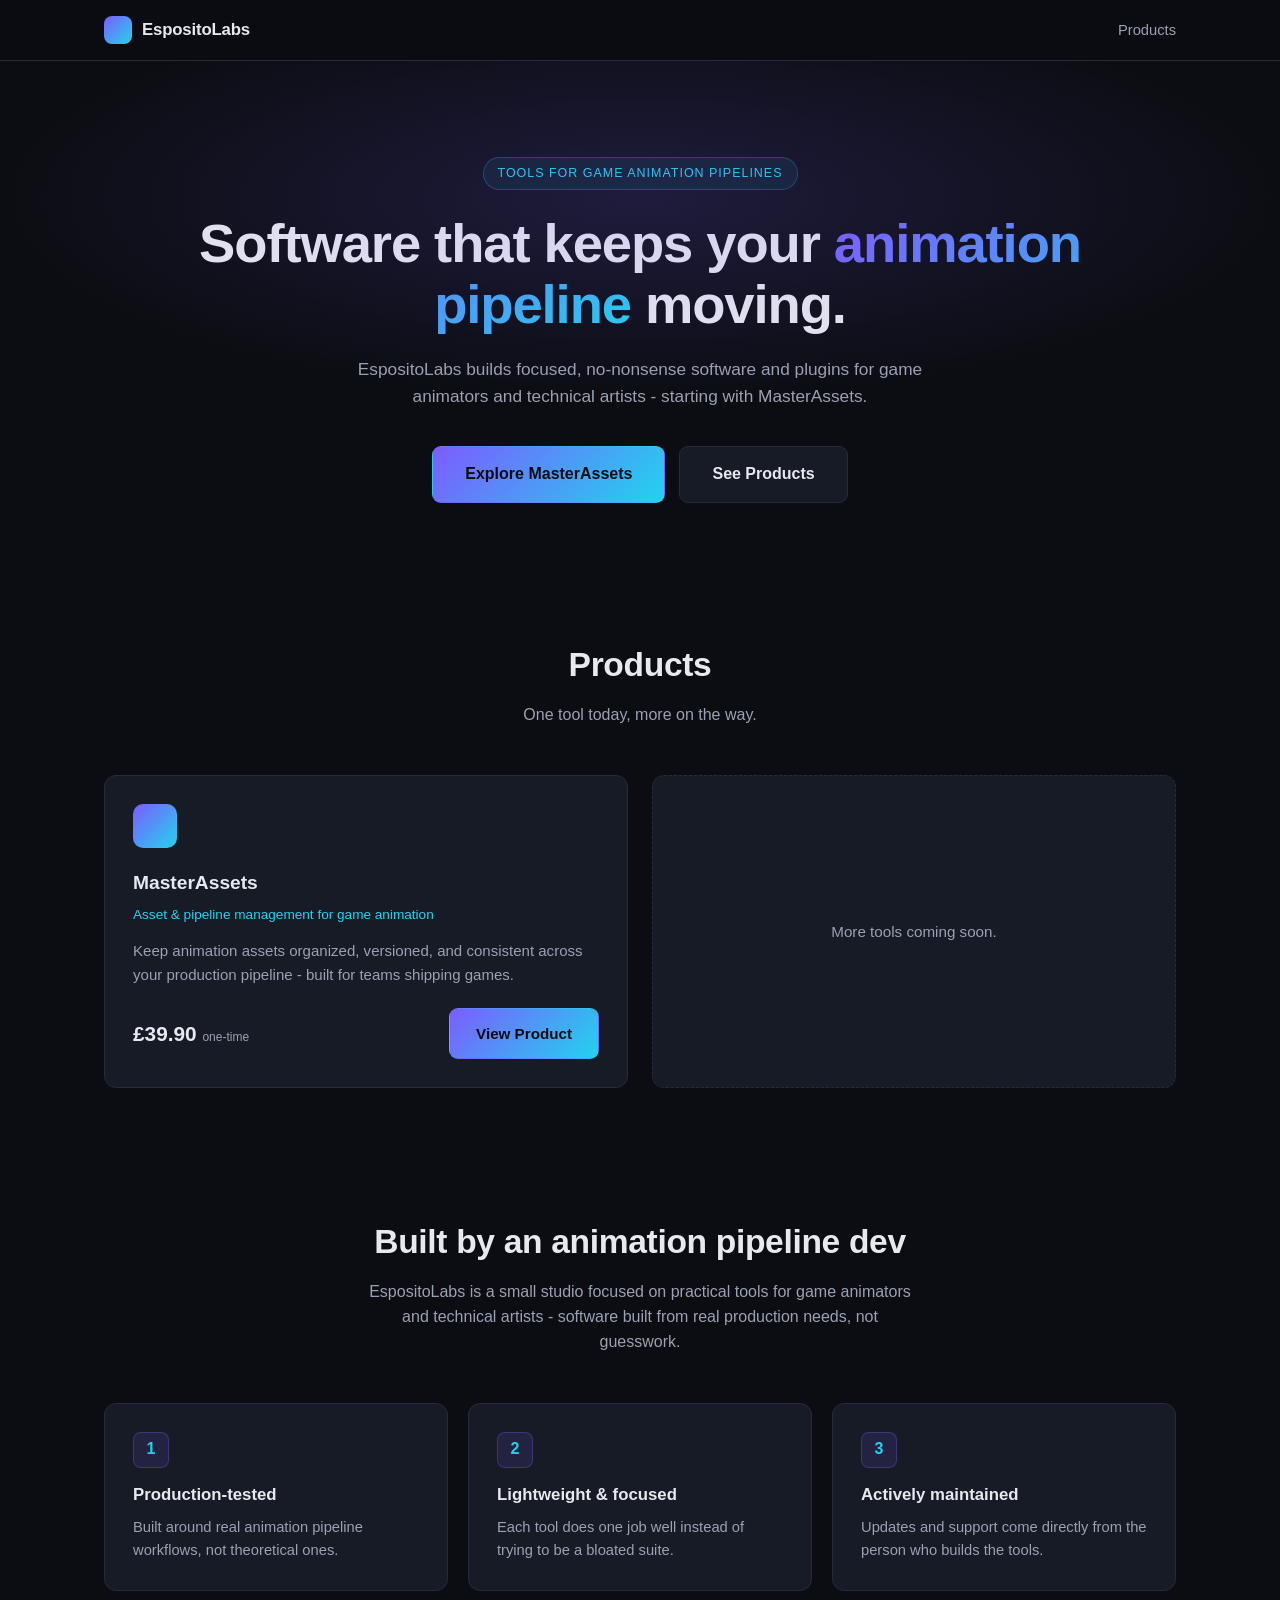
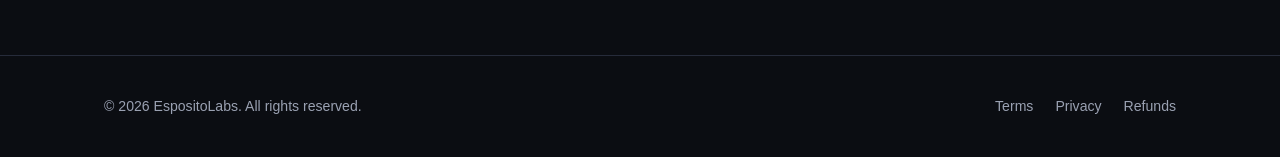
==== index.html @ bfe21c5f "Separated try software from purchasing a license" ====
<!DOCTYPE html>
<html lang="en">
<head>
<meta charset="UTF-8">
<meta name="viewport" content="width=device-width, initial-scale=1.0">
<title>EspositoLabs</title>
<meta name="description" content="EspositoLabs builds software and plugins for game animation pipelines. MasterAssets is our first release.">
<link rel="icon" href="data:image/svg+xml,%3Csvg xmlns='http://www.w3.org/2000/svg' viewBox='0 0 32 32'%3E%3Crect width='32' height='32' rx='8' fill='%237c5cff'/%3E%3Cpath d='M9 21 16 8l7 13' stroke='%230b0d12' stroke-width='2.5' fill='none' stroke-linecap='round' stroke-linejoin='round'/%3E%3C/svg%3E">
<link rel="stylesheet" href="/assets/css/style.css">
</head>
<body>

<header class="site-header">
  <nav class="nav container">
    <a href="/" class="brand">
      <span class="brand-mark"></span>
      EspositoLabs
    </a>
    <button class="nav-toggle" aria-label="Toggle menu">☰</button>
    <div class="nav-links">
      <a href="/#products">Products</a>
    </div>
  </nav>
</header>

<section class="hero">
  <div class="container">
    <span class="eyebrow">Tools for Game Animation Pipelines</span>
    <h1>Software that keeps your <span>animation pipeline</span> moving.</h1>
    <p>EspositoLabs builds focused, no-nonsense software and plugins for game animators and technical artists - starting with MasterAssets.</p>
    <div class="hero-actions">
      <a href="/products/masterassets.html" class="btn btn-primary btn-lg">Explore MasterAssets</a>
      <a href="#products" class="btn btn-secondary btn-lg">See Products</a>
    </div>
  </div>
</section>

<section id="products">
  <div class="container">
    <div class="section-head">
      <h2>Products</h2>
      <p>One tool today, more on the way.</p>
    </div>
    <div class="product-grid">
      <div class="card product-card">
        <span class="product-icon"></span>
        <h3>MasterAssets</h3>
        <p class="tagline">Asset & pipeline management for game animation</p>
        <p class="desc">Keep animation assets organized, versioned, and consistent across your production pipeline - built for teams shipping games.</p>
        <div class="price-row">
          <span class="price">£39.90 <small>one-time</small></span>
          <a href="/products/masterassets.html" class="btn btn-primary">View Product</a>
        </div>
      </div>
      <div class="card coming-soon-card">
        More tools coming soon.
      </div>
    </div>
  </div>
</section>

<section id="about">
  <div class="container">
    <div class="section-head">
      <h2>Built by an animation pipeline dev</h2>
      <p>EspositoLabs is a small studio focused on practical tools for game animators and technical artists - software built from real production needs, not guesswork.</p>
    </div>
    <div class="feature-grid">
      <div class="card">
        <div class="feature-icon">1</div>
        <h3>Production-tested</h3>
        <p>Built around real animation pipeline workflows, not theoretical ones.</p>
      </div>
      <div class="card">
        <div class="feature-icon">2</div>
        <h3>Lightweight & focused</h3>
        <p>Each tool does one job well instead of trying to be a bloated suite.</p>
      </div>
      <div class="card">
        <div class="feature-icon">3</div>
        <h3>Actively maintained</h3>
        <p>Updates and support come directly from the person who builds the tools.</p>
      </div>
    </div>
  </div>
</section>

<footer class="site-footer">
  <div class="container footer-grid">
    <span>&copy; <span id="year"></span> EspositoLabs. All rights reserved.</span>
    <div class="footer-links">
      <a href="/legal/terms.html">Terms</a>
      <a href="/legal/privacy.html">Privacy</a>
      <a href="/legal/refund-policy.html">Refunds</a>
    </div>
  </div>
</footer>

<script src="/assets/js/main.js"></script>
<script>document.getElementById("year").textContent = new Date().getFullYear();</script>
</body>
</html>
---- assets/css/style.css ----
:root {
  --bg: #0b0d12;
  --bg-alt: #12151d;
  --surface: #171b26;
  --border: #262b3a;
  --text: #e7e9ee;
  --text-dim: #9aa1b2;
  --accent: #7c5cff;
  --accent-2: #22d3ee;
  --accent-grad: linear-gradient(135deg, var(--accent), var(--accent-2));
  --radius: 12px;
  --max-w: 1120px;
}

* {
  box-sizing: border-box;
}

html {
  scroll-behavior: smooth;
}

body {
  margin: 0;
  background: var(--bg);
  color: var(--text);
  font-family: -apple-system, BlinkMacSystemFont, "Segoe UI", Roboto, Helvetica, Arial, sans-serif;
  line-height: 1.55;
}

img {
  max-width: 100%;
  display: block;
}

a {
  color: inherit;
  text-decoration: none;
}

.container {
  width: 100%;
  max-width: var(--max-w);
  margin: 0 auto;
  padding: 0 24px;
}

code, .mono {
  font-family: "SFMono-Regular", Consolas, "Liberation Mono", Menlo, monospace;
}

/* Header */
.site-header {
  position: sticky;
  top: 0;
  z-index: 50;
  background: rgba(11, 13, 18, 0.85);
  backdrop-filter: blur(8px);
  border-bottom: 1px solid var(--border);
}

.nav {
  display: flex;
  align-items: center;
  justify-content: space-between;
  padding: 16px 24px;
}

.brand {
  display: flex;
  align-items: center;
  gap: 10px;
  font-weight: 700;
  font-size: 1.05rem;
  letter-spacing: -0.01em;
}

.brand-mark {
  width: 28px;
  height: 28px;
  border-radius: 8px;
  background: var(--accent-grad);
  display: inline-block;
  flex-shrink: 0;
}

.nav-links {
  display: flex;
  align-items: center;
  gap: 28px;
  font-size: 0.92rem;
  color: var(--text-dim);
}

.nav-links a:hover {
  color: var(--text);
}

.nav-cta {
  padding: 9px 18px;
  border-radius: 8px;
  background: var(--accent-grad);
  color: #0b0d12;
  font-weight: 600;
  font-size: 0.9rem;
}

.nav-toggle {
  display: none;
  background: none;
  border: 1px solid var(--border);
  border-radius: 8px;
  color: var(--text);
  padding: 8px 10px;
  cursor: pointer;
}

/* Hero */
.hero {
  padding: 96px 0 72px;
  text-align: center;
  position: relative;
  overflow: hidden;
}

.hero::before {
  content: "";
  position: absolute;
  inset: -20% -10% auto -10%;
  height: 480px;
  background: radial-gradient(ellipse at center, rgba(124, 92, 255, 0.18), transparent 60%);
  pointer-events: none;
}

.eyebrow {
  display: inline-block;
  font-size: 0.78rem;
  letter-spacing: 0.08em;
  text-transform: uppercase;
  color: var(--accent-2);
  background: rgba(34, 211, 238, 0.08);
  border: 1px solid rgba(34, 211, 238, 0.25);
  padding: 6px 14px;
  border-radius: 999px;
  margin-bottom: 24px;
}

.hero h1 {
  font-size: clamp(2.2rem, 5vw, 3.4rem);
  line-height: 1.12;
  margin: 0 0 20px;
  letter-spacing: -0.02em;
}

.hero h1 span {
  background: var(--accent-grad);
  -webkit-background-clip: text;
  background-clip: text;
  color: transparent;
}

.hero p {
  max-width: 640px;
  margin: 0 auto 36px;
  color: var(--text-dim);
  font-size: 1.08rem;
}

.hero-actions {
  display: flex;
  gap: 14px;
  justify-content: center;
  flex-wrap: wrap;
}

/* Buttons */
.btn {
  display: inline-flex;
  align-items: center;
  justify-content: center;
  padding: 13px 26px;
  border-radius: 9px;
  font-weight: 600;
  font-size: 0.95rem;
  cursor: pointer;
  border: 1px solid transparent;
  transition: transform 0.15s ease, opacity 0.15s ease;
}

.btn:hover {
  transform: translateY(-1px);
}

.btn-primary {
  background: var(--accent-grad);
  color: #0b0d12;
}

.btn-secondary {
  background: var(--surface);
  border-color: var(--border);
  color: var(--text);
}

.btn-secondary:hover {
  border-color: var(--accent);
}

.btn-lg {
  padding: 15px 32px;
  font-size: 1rem;
}

/* Sections */
section {
  padding: 64px 0;
}

.section-head {
  text-align: center;
  max-width: 560px;
  margin: 0 auto 48px;
}

.section-head h2 {
  font-size: clamp(1.6rem, 3vw, 2.1rem);
  margin: 0 0 12px;
  letter-spacing: -0.01em;
}

.section-head p {
  color: var(--text-dim);
  margin: 0;
}

/* Product grid / card */
.product-grid {
  display: grid;
  grid-template-columns: repeat(auto-fit, minmax(280px, 1fr));
  gap: 24px;
}

.card {
  background: var(--surface);
  border: 1px solid var(--border);
  border-radius: var(--radius);
  padding: 28px;
  transition: border-color 0.15s ease, transform 0.15s ease;
}

.product-card {
  display: flex;
  flex-direction: column;
  gap: 14px;
}

.product-card:hover {
  border-color: var(--accent);
  transform: translateY(-2px);
}

.product-icon {
  width: 44px;
  height: 44px;
  border-radius: 10px;
  background: var(--accent-grad);
  margin-bottom: 6px;
}

.product-card h3 {
  margin: 0;
  font-size: 1.2rem;
}

.product-card .tagline {
  color: var(--accent-2);
  font-size: 0.85rem;
  margin: -8px 0 0;
}

.product-card p.desc {
  color: var(--text-dim);
  margin: 0;
  font-size: 0.94rem;
  flex-grow: 1;
}

.price-row {
  display: flex;
  align-items: center;
  justify-content: space-between;
  margin-top: 8px;
}

.price {
  font-size: 1.3rem;
  font-weight: 700;
}

.price small {
  font-size: 0.75rem;
  color: var(--text-dim);
  font-weight: 400;
}

.coming-soon-card {
  display: flex;
  align-items: center;
  justify-content: center;
  border-style: dashed;
  color: var(--text-dim);
  font-size: 0.95rem;
  text-align: center;
  min-height: 160px;
}

/* Feature list */
.feature-grid {
  display: grid;
  grid-template-columns: repeat(auto-fit, minmax(240px, 1fr));
  gap: 20px;
}

.feature-grid .card h3 {
  margin: 0 0 8px;
  font-size: 1.05rem;
}

.feature-grid .card p {
  margin: 0;
  color: var(--text-dim);
  font-size: 0.92rem;
}

.feature-icon {
  width: 36px;
  height: 36px;
  border-radius: 8px;
  background: rgba(124, 92, 255, 0.12);
  border: 1px solid rgba(124, 92, 255, 0.3);
  display: flex;
  align-items: center;
  justify-content: center;
  margin-bottom: 14px;
  color: var(--accent-2);
  font-weight: 700;
}

/* Product detail page */
.product-hero {
  padding-top: 56px;
  padding-bottom: 40px;
}

.breadcrumb {
  font-size: 0.85rem;
  color: var(--text-dim);
  margin-bottom: 24px;
}

.breadcrumb a:hover {
  color: var(--text);
}

.product-hero-grid {
  display: grid;
  grid-template-columns: 1.2fr 0.8fr;
  gap: 48px;
  align-items: start;
}

@media (max-width: 860px) {
  .product-hero-grid {
    grid-template-columns: 1fr;
  }
}

.buy-box {
  background: var(--surface);
  border: 1px solid var(--border);
  border-radius: var(--radius);
  padding: 28px;
  position: sticky;
  top: 96px;
}

.buy-box .price {
  font-size: 2rem;
  margin-bottom: 4px;
}

.buy-box .price-note {
  color: var(--text-dim);
  font-size: 0.85rem;
  margin-bottom: 20px;
}

.buy-box ul {
  list-style: none;
  padding: 0;
  margin: 20px 0;
  font-size: 0.9rem;
  color: var(--text-dim);
}

.buy-box li {
  display: flex;
  gap: 8px;
  margin-bottom: 8px;
}

.buy-box li::before {
  content: "✓";
  color: var(--accent-2);
  font-weight: 700;
}

.screenshot-placeholder {
  aspect-ratio: 16 / 9;
  border-radius: var(--radius);
  background: linear-gradient(135deg, rgba(124, 92, 255, 0.15), rgba(34, 211, 238, 0.1));
  border: 1px solid var(--border);
  display: flex;
  align-items: center;
  justify-content: center;
  color: var(--text-dim);
  font-size: 0.9rem;
  margin-bottom: 32px;
}

/* Footer */
.site-footer {
  border-top: 1px solid var(--border);
  padding: 40px 0;
  color: var(--text-dim);
  font-size: 0.88rem;
}

.footer-grid {
  display: flex;
  justify-content: space-between;
  align-items: center;
  flex-wrap: wrap;
  gap: 16px;
}

.footer-links {
  display: flex;
  gap: 22px;
  flex-wrap: wrap;
}

.footer-links a:hover {
  color: var(--text);
}

/* Simple page (legal) */
.doc {
  padding: 64px 0 96px;
  max-width: 760px;
  margin: 0 auto;
}

.doc h1 {
  margin-bottom: 8px;
}

.doc .updated {
  color: var(--text-dim);
  font-size: 0.85rem;
  margin-bottom: 40px;
}

.doc h2 {
  font-size: 1.2rem;
  margin-top: 36px;
}

.doc p, .doc li {
  color: var(--text-dim);
}

/* Responsive nav */
@media (max-width: 720px) {
  .nav-links {
    position: fixed;
    top: 64px;
    left: 0;
    right: 0;
    background: var(--bg-alt);
    border-bottom: 1px solid var(--border);
    flex-direction: column;
    align-items: flex-start;
    padding: 20px 24px;
    gap: 18px;
    display: none;
  }

  .nav-links.open {
    display: flex;
  }

  .nav-toggle {
    display: block;
  }
}
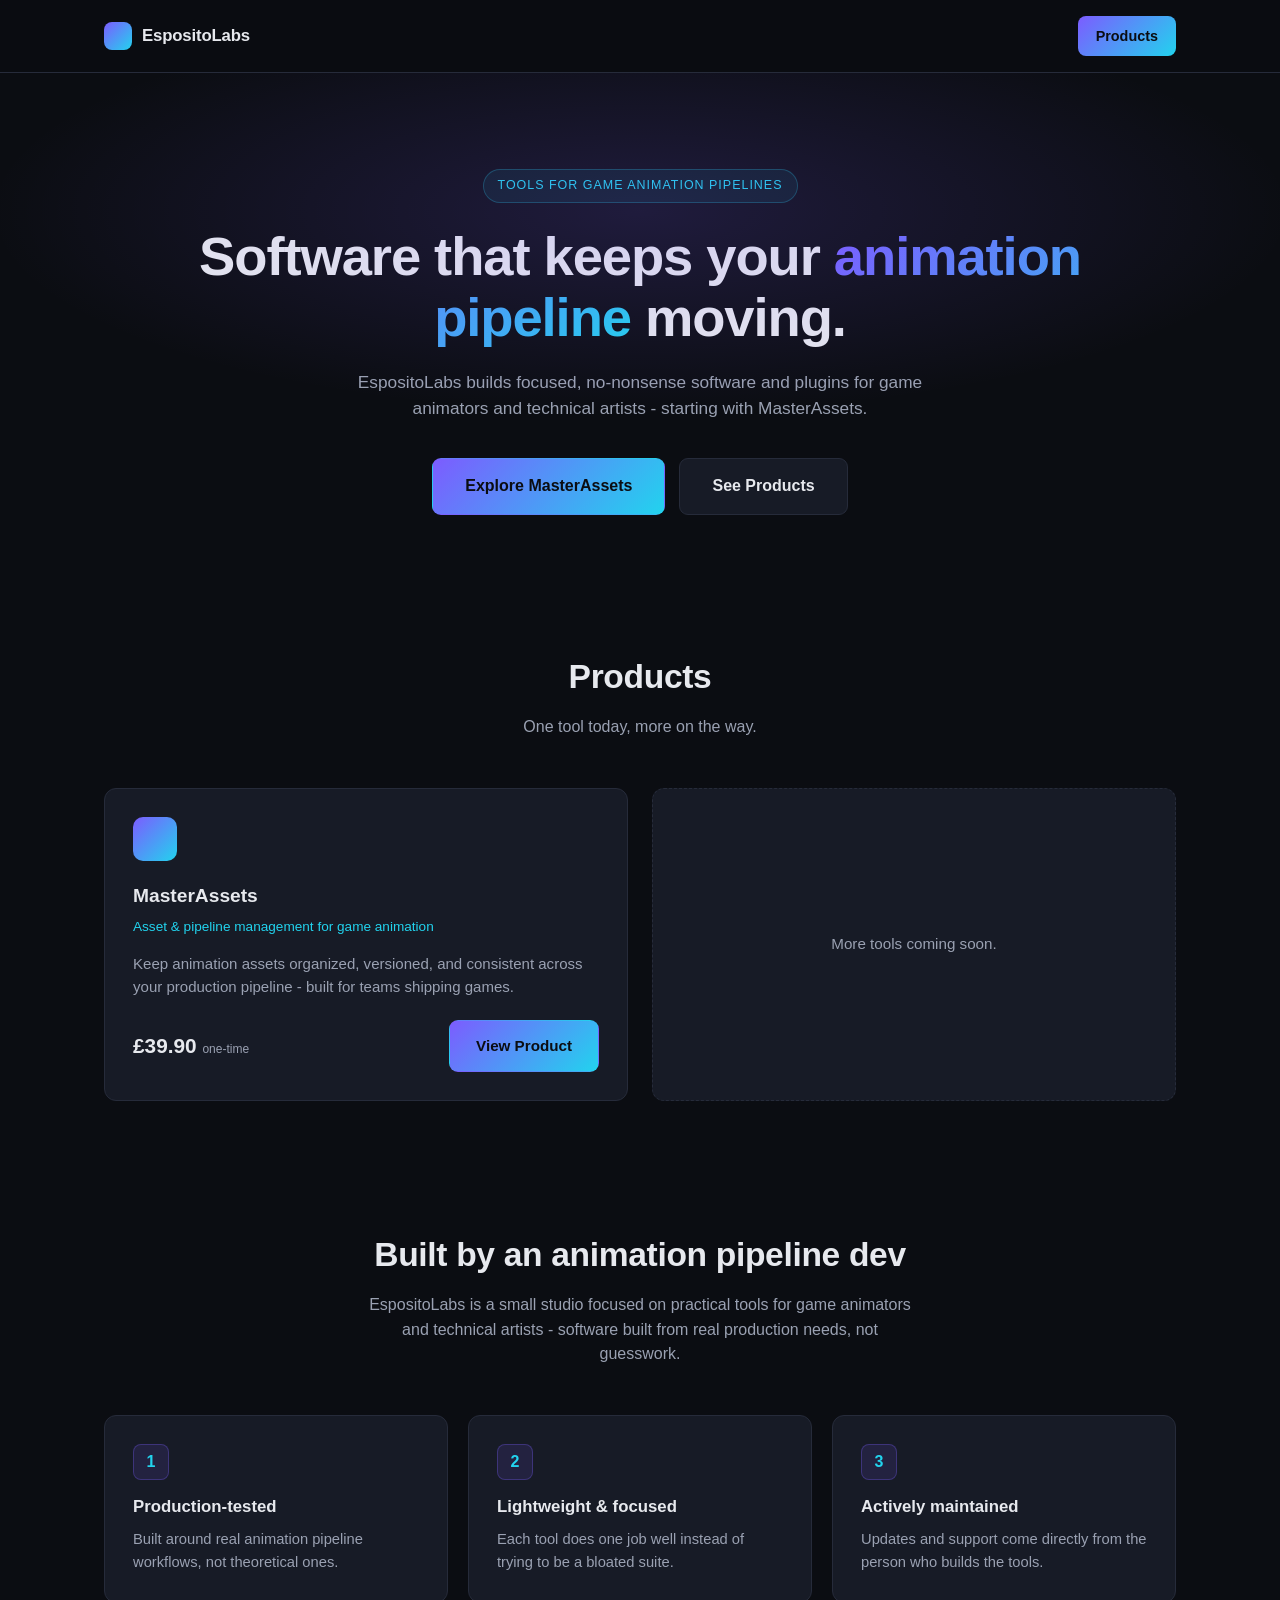
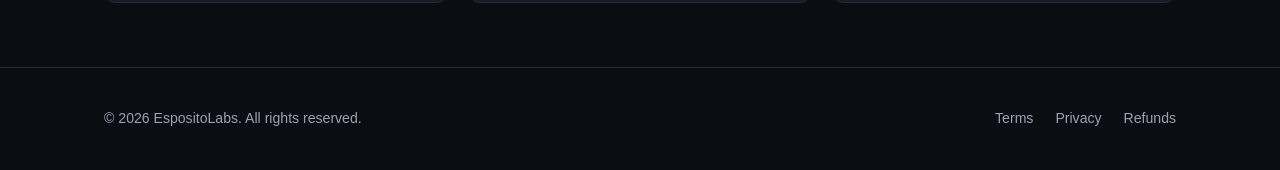
==== commit 425e8390: "Turned Products into a button" ====
--- a/index.html
+++ b/index.html
@@ -16,10 +16,7 @@
       <span class="brand-mark"></span>
       EspositoLabs
     </a>
-    <button class="nav-toggle" aria-label="Toggle menu">☰</button>
-    <div class="nav-links">
-      <a href="/#products">Products</a>
-    </div>
+    <a href="/#products" class="nav-cta">Products</a>
   </nav>
 </header>
 
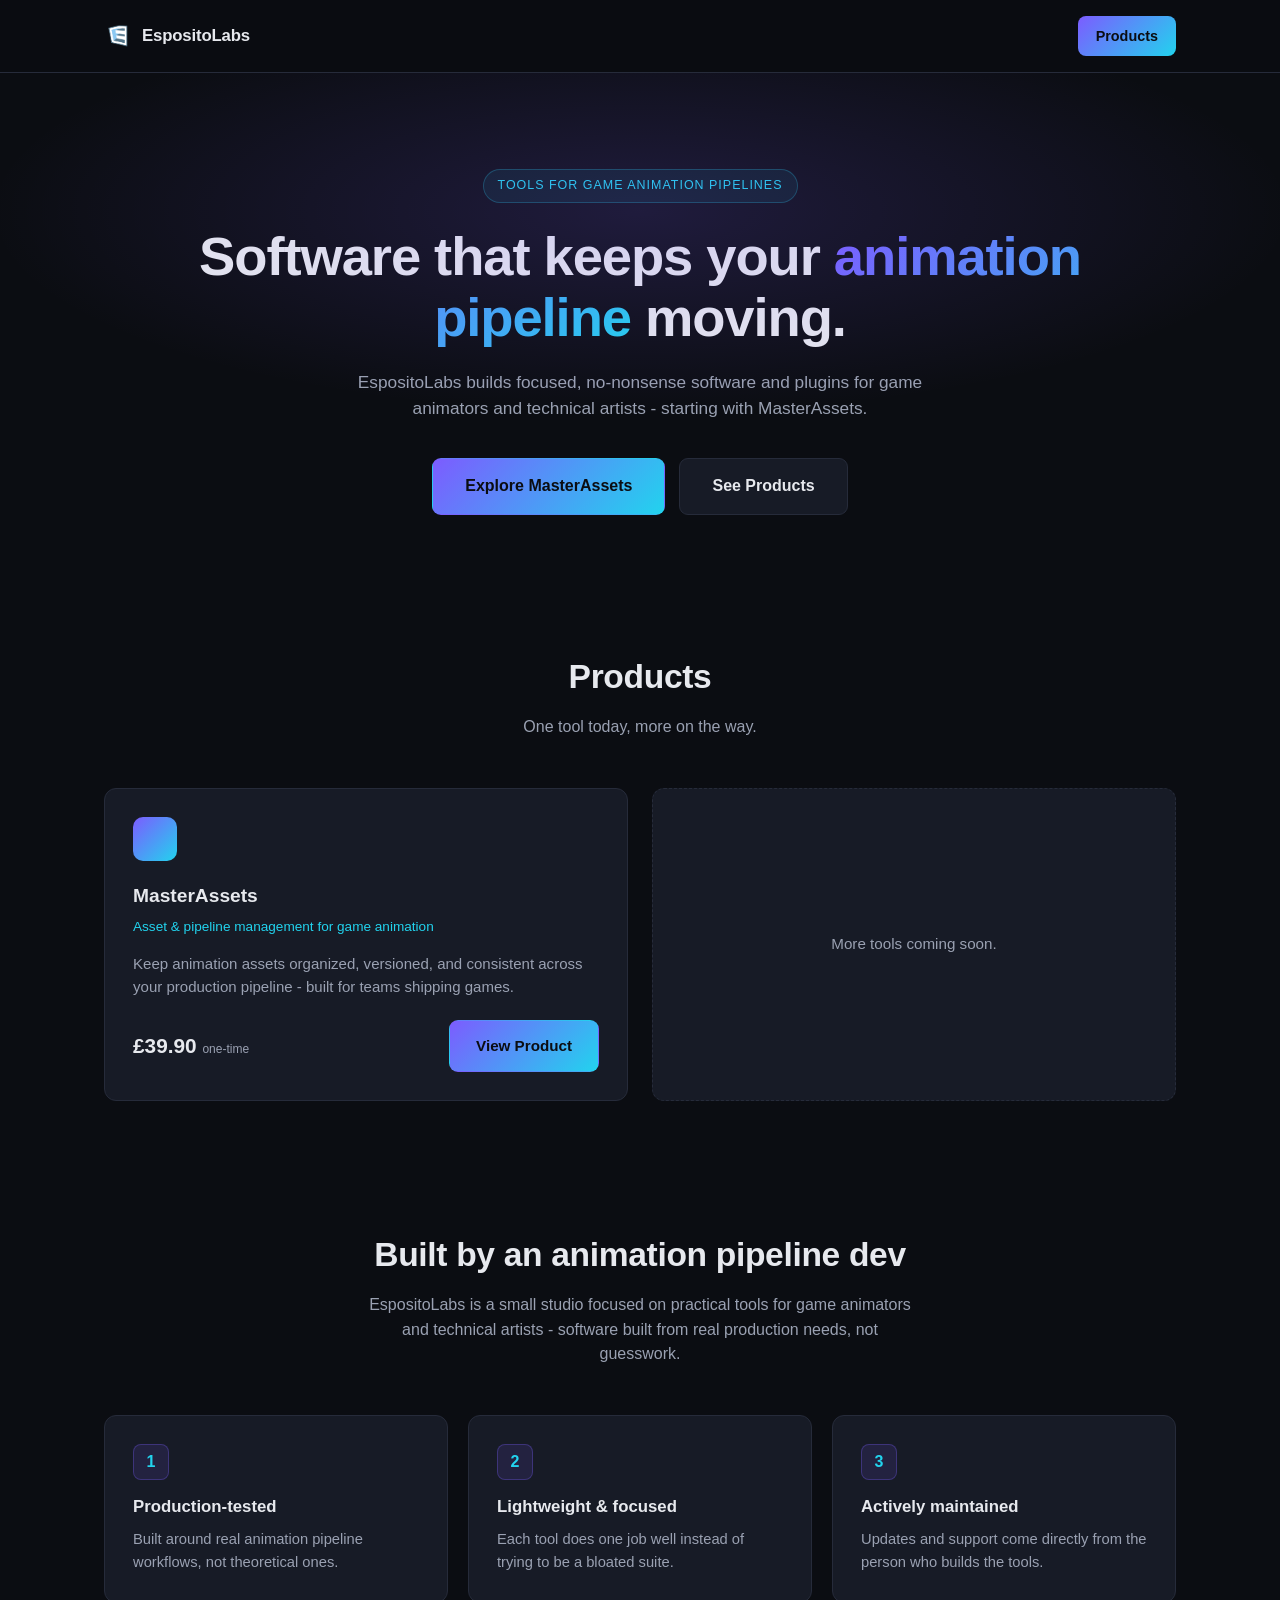
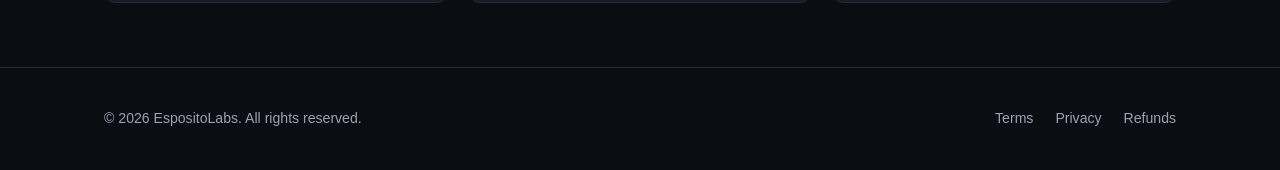
==== commit 23a0c2ad: "Updated logo" ====
--- a/index.html
+++ b/index.html
@@ -5,7 +5,7 @@
 <meta name="viewport" content="width=device-width, initial-scale=1.0">
 <title>EspositoLabs</title>
 <meta name="description" content="EspositoLabs builds software and plugins for game animation pipelines. MasterAssets is our first release.">
-<link rel="icon" href="data:image/svg+xml,%3Csvg xmlns='http://www.w3.org/2000/svg' viewBox='0 0 32 32'%3E%3Crect width='32' height='32' rx='8' fill='%237c5cff'/%3E%3Cpath d='M9 21 16 8l7 13' stroke='%230b0d12' stroke-width='2.5' fill='none' stroke-linecap='round' stroke-linejoin='round'/%3E%3C/svg%3E">
+<link rel="icon" type="image/png" href="/assets/img/logo.png">
 <link rel="stylesheet" href="/assets/css/style.css">
 </head>
 <body>
--- a/assets/css/style.css
+++ b/assets/css/style.css
@@ -78,8 +78,7 @@
 .brand-mark {
   width: 28px;
   height: 28px;
-  border-radius: 8px;
-  background: var(--accent-grad);
+  background: url("/assets/img/logo.png") center / contain no-repeat;
   display: inline-block;
   flex-shrink: 0;
 }
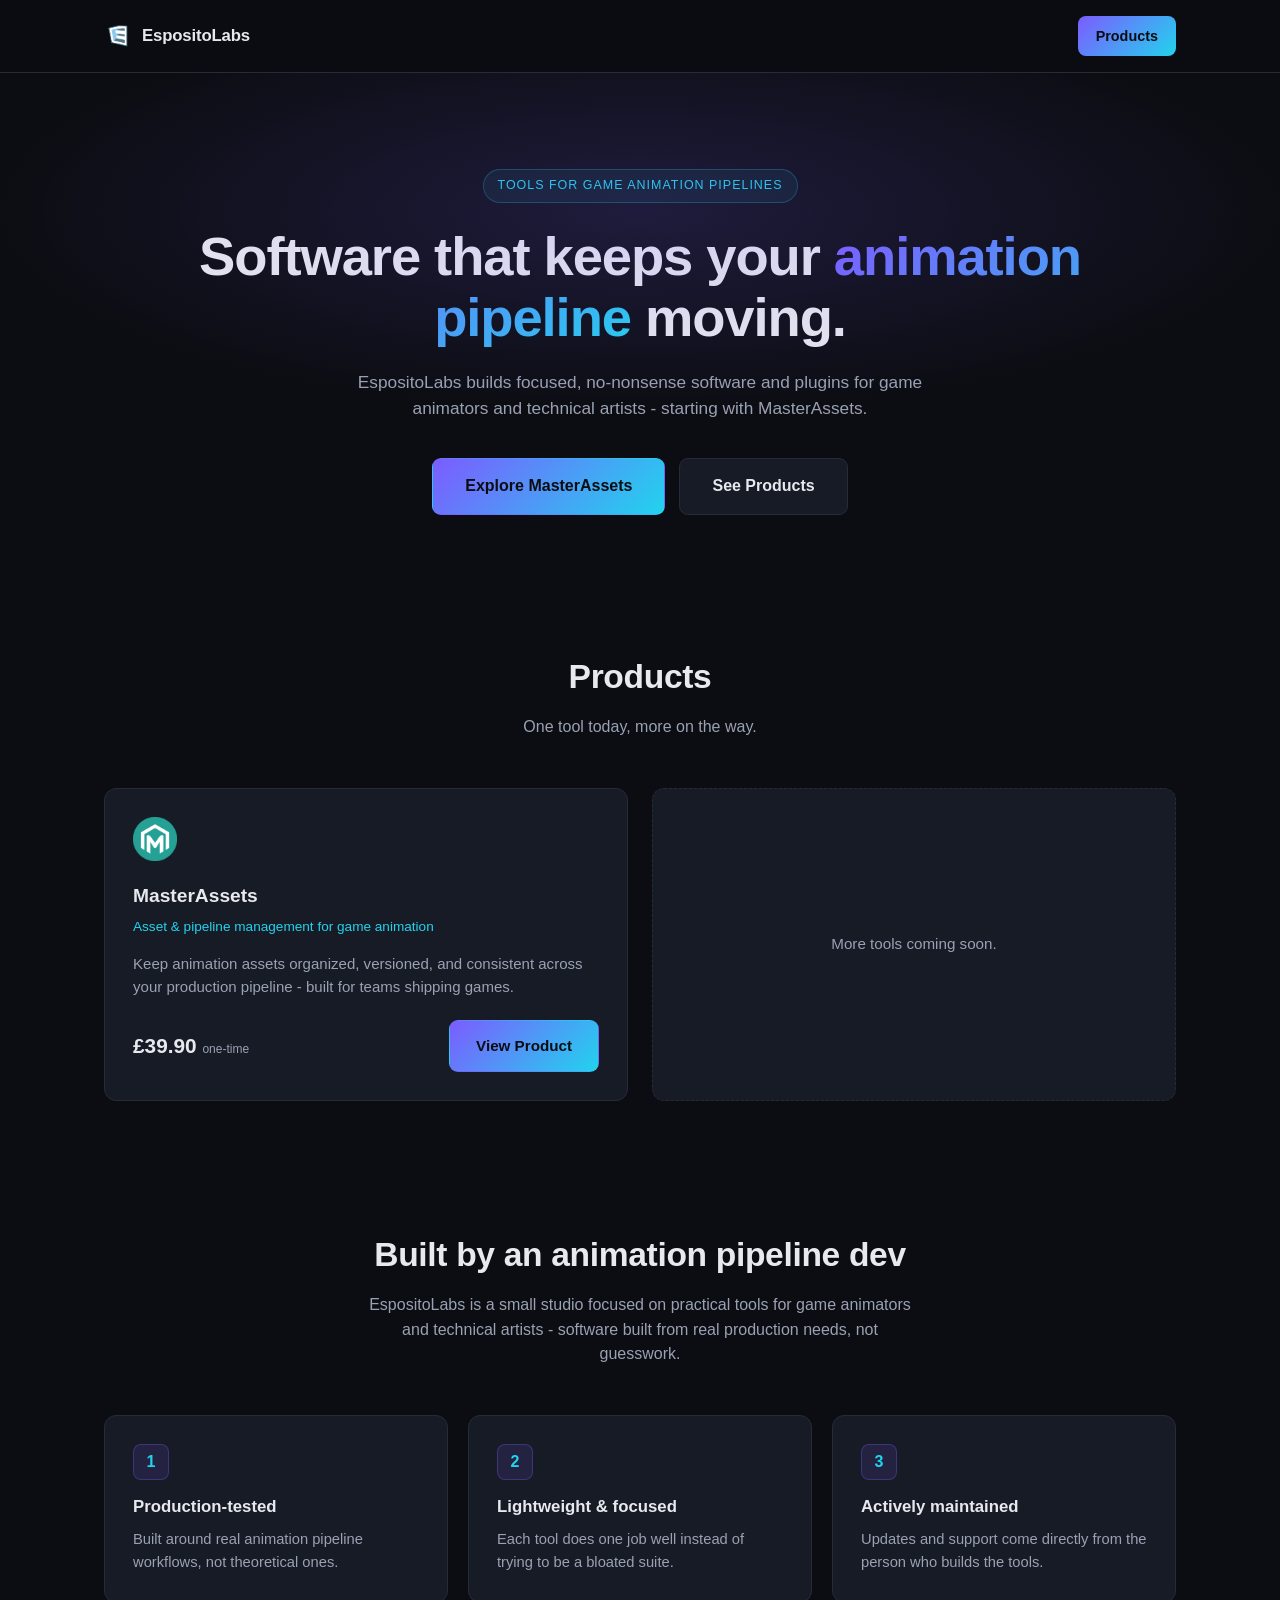
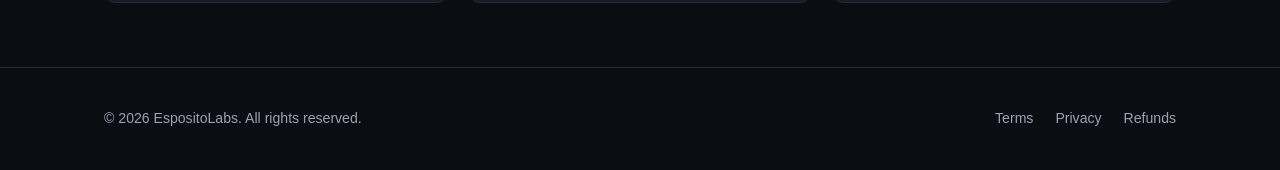
==== commit 2e177b3e: "Organized images and added master assets logo" ====
--- a/index.html
+++ b/index.html
@@ -5,7 +5,7 @@
 <meta name="viewport" content="width=device-width, initial-scale=1.0">
 <title>EspositoLabs</title>
 <meta name="description" content="EspositoLabs builds software and plugins for game animation pipelines. MasterAssets is our first release.">
-<link rel="icon" type="image/png" href="/assets/img/logo.png">
+<link rel="icon" type="image/png" href="/assets/img/esposito-logo.png">
 <link rel="stylesheet" href="/assets/css/style.css">
 </head>
 <body>
@@ -26,7 +26,7 @@
     <h1>Software that keeps your <span>animation pipeline</span> moving.</h1>
     <p>EspositoLabs builds focused, no-nonsense software and plugins for game animators and technical artists - starting with MasterAssets.</p>
     <div class="hero-actions">
-      <a href="/products/masterassets.html" class="btn btn-primary btn-lg">Explore MasterAssets</a>
+      <a href="/products/masterassets/" class="btn btn-primary btn-lg">Explore MasterAssets</a>
       <a href="#products" class="btn btn-secondary btn-lg">See Products</a>
     </div>
   </div>
@@ -40,13 +40,13 @@
     </div>
     <div class="product-grid">
       <div class="card product-card">
-        <span class="product-icon"></span>
+        <img class="product-icon" src="/assets/img/masterassets-logo.png" alt="MasterAssets logo">
         <h3>MasterAssets</h3>
         <p class="tagline">Asset & pipeline management for game animation</p>
         <p class="desc">Keep animation assets organized, versioned, and consistent across your production pipeline - built for teams shipping games.</p>
         <div class="price-row">
           <span class="price">£39.90 <small>one-time</small></span>
-          <a href="/products/masterassets.html" class="btn btn-primary">View Product</a>
+          <a href="/products/masterassets/" class="btn btn-primary">View Product</a>
         </div>
       </div>
       <div class="card coming-soon-card">
--- a/assets/css/style.css
+++ b/assets/css/style.css
@@ -78,7 +78,7 @@
 .brand-mark {
   width: 28px;
   height: 28px;
-  background: url("/assets/img/logo.png") center / contain no-repeat;
+  background: url("/assets/img/esposito-logo.png") center / contain no-repeat;
   display: inline-block;
   flex-shrink: 0;
 }
@@ -262,7 +262,7 @@
   width: 44px;
   height: 44px;
   border-radius: 10px;
-  background: var(--accent-grad);
+  object-fit: contain;
   margin-bottom: 6px;
 }
 
@@ -359,6 +359,104 @@
 
 .breadcrumb a:hover {
   color: var(--text);
+}
+
+/* Product sub-nav tabs */
+.product-tabs {
+  display: flex;
+  flex-wrap: wrap;
+  gap: 4px;
+  border-bottom: 1px solid var(--border);
+  margin-bottom: 40px;
+}
+
+.product-tabs a {
+  display: inline-flex;
+  align-items: center;
+  gap: 6px;
+  padding: 12px 18px;
+  font-size: 0.9rem;
+  font-weight: 600;
+  color: var(--text-dim);
+  border-bottom: 2px solid transparent;
+  transform: translateY(1px);
+}
+
+.product-tabs a:hover {
+  color: var(--text);
+}
+
+.product-tabs a.active {
+  color: var(--text);
+  border-bottom-color: var(--accent);
+}
+
+.product-tabs a .ext-icon {
+  width: 12px;
+  height: 12px;
+  opacity: 0.6;
+  flex-shrink: 0;
+}
+
+/* Simple external link callout card (Forum, YouTube, etc.) */
+.link-card {
+  display: flex;
+  align-items: center;
+  justify-content: space-between;
+  gap: 16px;
+  background: var(--surface);
+  border: 1px solid var(--border);
+  border-radius: var(--radius);
+  padding: 22px 24px;
+  transition: border-color 0.15s ease, transform 0.15s ease;
+}
+
+.link-card:hover {
+  border-color: var(--accent);
+  transform: translateY(-2px);
+}
+
+.link-card .link-card-body {
+  display: flex;
+  flex-direction: column;
+  gap: 4px;
+}
+
+.link-card .link-card-title {
+  display: flex;
+  align-items: center;
+  gap: 12px;
+  font-weight: 700;
+  color: var(--text);
+}
+
+.link-card .link-card-icon {
+  width: 40px;
+  height: 40px;
+  border-radius: 10px;
+  background: rgba(124, 92, 255, 0.12);
+  border: 1px solid rgba(124, 92, 255, 0.3);
+  display: flex;
+  align-items: center;
+  justify-content: center;
+  color: var(--accent-2);
+  flex-shrink: 0;
+}
+
+.link-card .link-card-icon svg {
+  width: 20px;
+  height: 20px;
+}
+
+.link-card p {
+  margin: 4px 0 0;
+  color: var(--text-dim);
+  font-size: 0.9rem;
+}
+
+.link-card .link-card-arrow {
+  color: var(--text-dim);
+  flex-shrink: 0;
 }
 
 .product-hero-grid {
@@ -383,6 +481,38 @@
   top: 96px;
 }
 
+.tier-toggle {
+  display: flex;
+  gap: 4px;
+  background: var(--bg-alt);
+  border: 1px solid var(--border);
+  border-radius: 8px;
+  padding: 4px;
+  margin-bottom: 20px;
+}
+
+.tier-btn {
+  flex: 1;
+  border: none;
+  background: transparent;
+  color: var(--text-dim);
+  font-weight: 600;
+  font-size: 0.85rem;
+  padding: 8px 10px;
+  border-radius: 6px;
+  cursor: pointer;
+  transition: background 0.15s ease, color 0.15s ease;
+}
+
+.tier-btn:hover {
+  color: var(--text);
+}
+
+.tier-btn.active {
+  background: var(--accent-grad);
+  color: #0b0d12;
+}
+
 .buy-box .price {
   font-size: 2rem;
   margin-bottom: 4px;
@@ -425,6 +555,13 @@
   color: var(--text-dim);
   font-size: 0.9rem;
   margin-bottom: 32px;
+  overflow: hidden;
+}
+
+.screenshot-placeholder img {
+  width: 100%;
+  height: 100%;
+  object-fit: cover;
 }
 
 /* Footer */
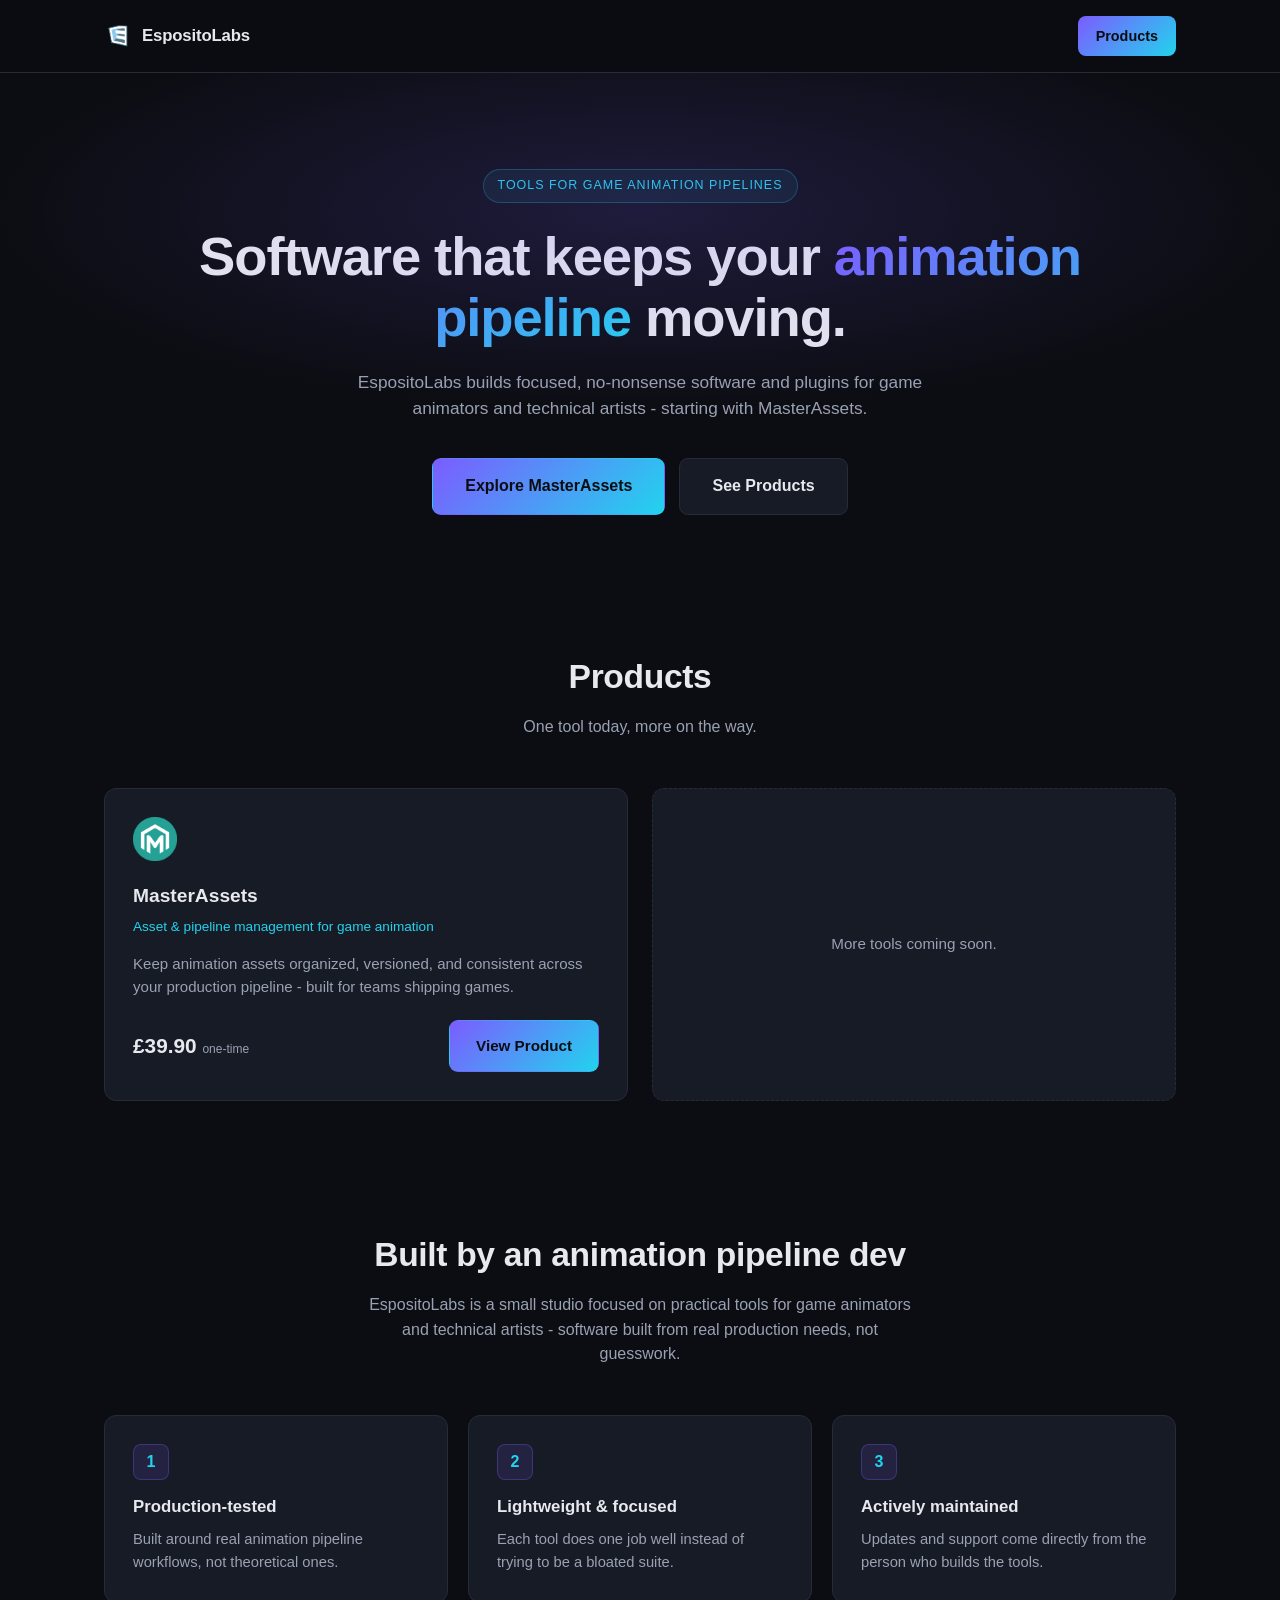
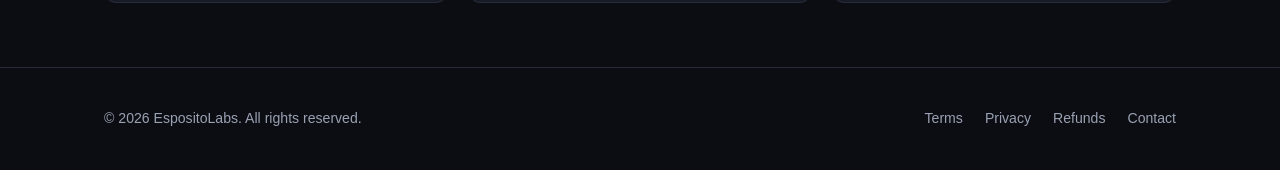
==== commit 7118967d: "Added legal information" ====
--- a/index.html
+++ b/index.html
@@ -89,6 +89,7 @@
       <a href="/legal/terms.html">Terms</a>
       <a href="/legal/privacy.html">Privacy</a>
       <a href="/legal/refund-policy.html">Refunds</a>
+      <a href="/contact/">Contact</a>
     </div>
   </div>
 </footer>
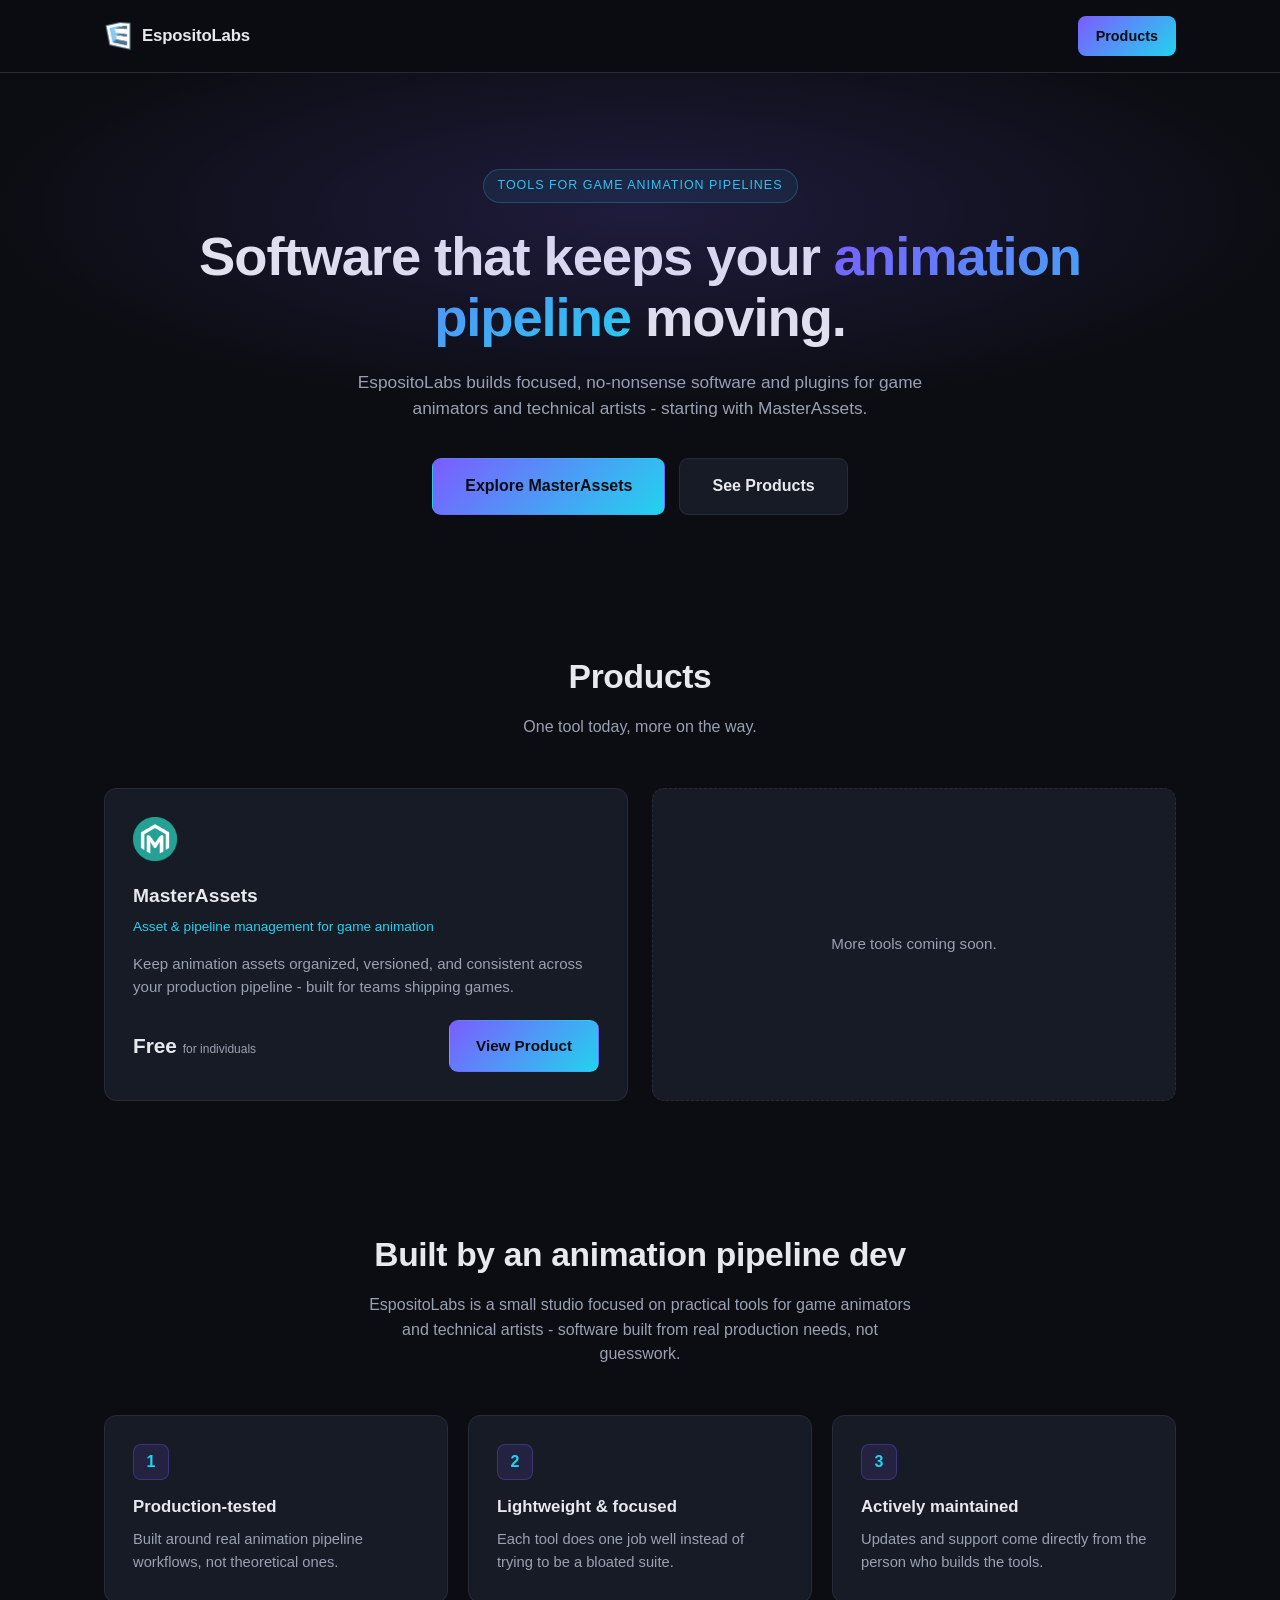
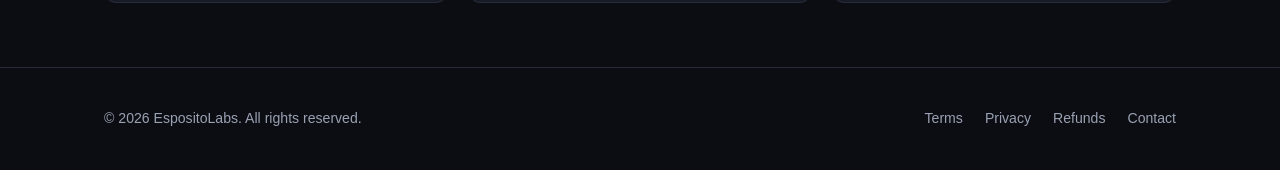
==== commit 8d1eb368: "New business model" ====
--- a/index.html
+++ b/index.html
@@ -45,7 +45,7 @@
         <p class="tagline">Asset & pipeline management for game animation</p>
         <p class="desc">Keep animation assets organized, versioned, and consistent across your production pipeline - built for teams shipping games.</p>
         <div class="price-row">
-          <span class="price">£39.90 <small>one-time</small></span>
+          <span class="price">Free <small>for individuals</small></span>
           <a href="/products/masterassets/" class="btn btn-primary">View Product</a>
         </div>
       </div>
@@ -86,9 +86,9 @@
   <div class="container footer-grid">
     <span>&copy; <span id="year"></span> EspositoLabs. All rights reserved.</span>
     <div class="footer-links">
-      <a href="/legal/terms.html">Terms</a>
-      <a href="/legal/privacy.html">Privacy</a>
-      <a href="/legal/refund-policy.html">Refunds</a>
+      <a href="/legal/terms/">Terms</a>
+      <a href="/legal/privacy/">Privacy</a>
+      <a href="/legal/refund-policy/">Refunds</a>
       <a href="/contact/">Contact</a>
     </div>
   </div>
--- a/assets/css/style.css
+++ b/assets/css/style.css
@@ -562,6 +562,21 @@
   width: 100%;
   height: 100%;
   object-fit: cover;
+}
+
+.video-embed {
+  aspect-ratio: 16 / 9;
+  border-radius: var(--radius);
+  border: 1px solid var(--border);
+  overflow: hidden;
+  margin-bottom: 32px;
+}
+
+.video-embed iframe {
+  width: 100%;
+  height: 100%;
+  border: 0;
+  display: block;
 }
 
 /* Footer */
